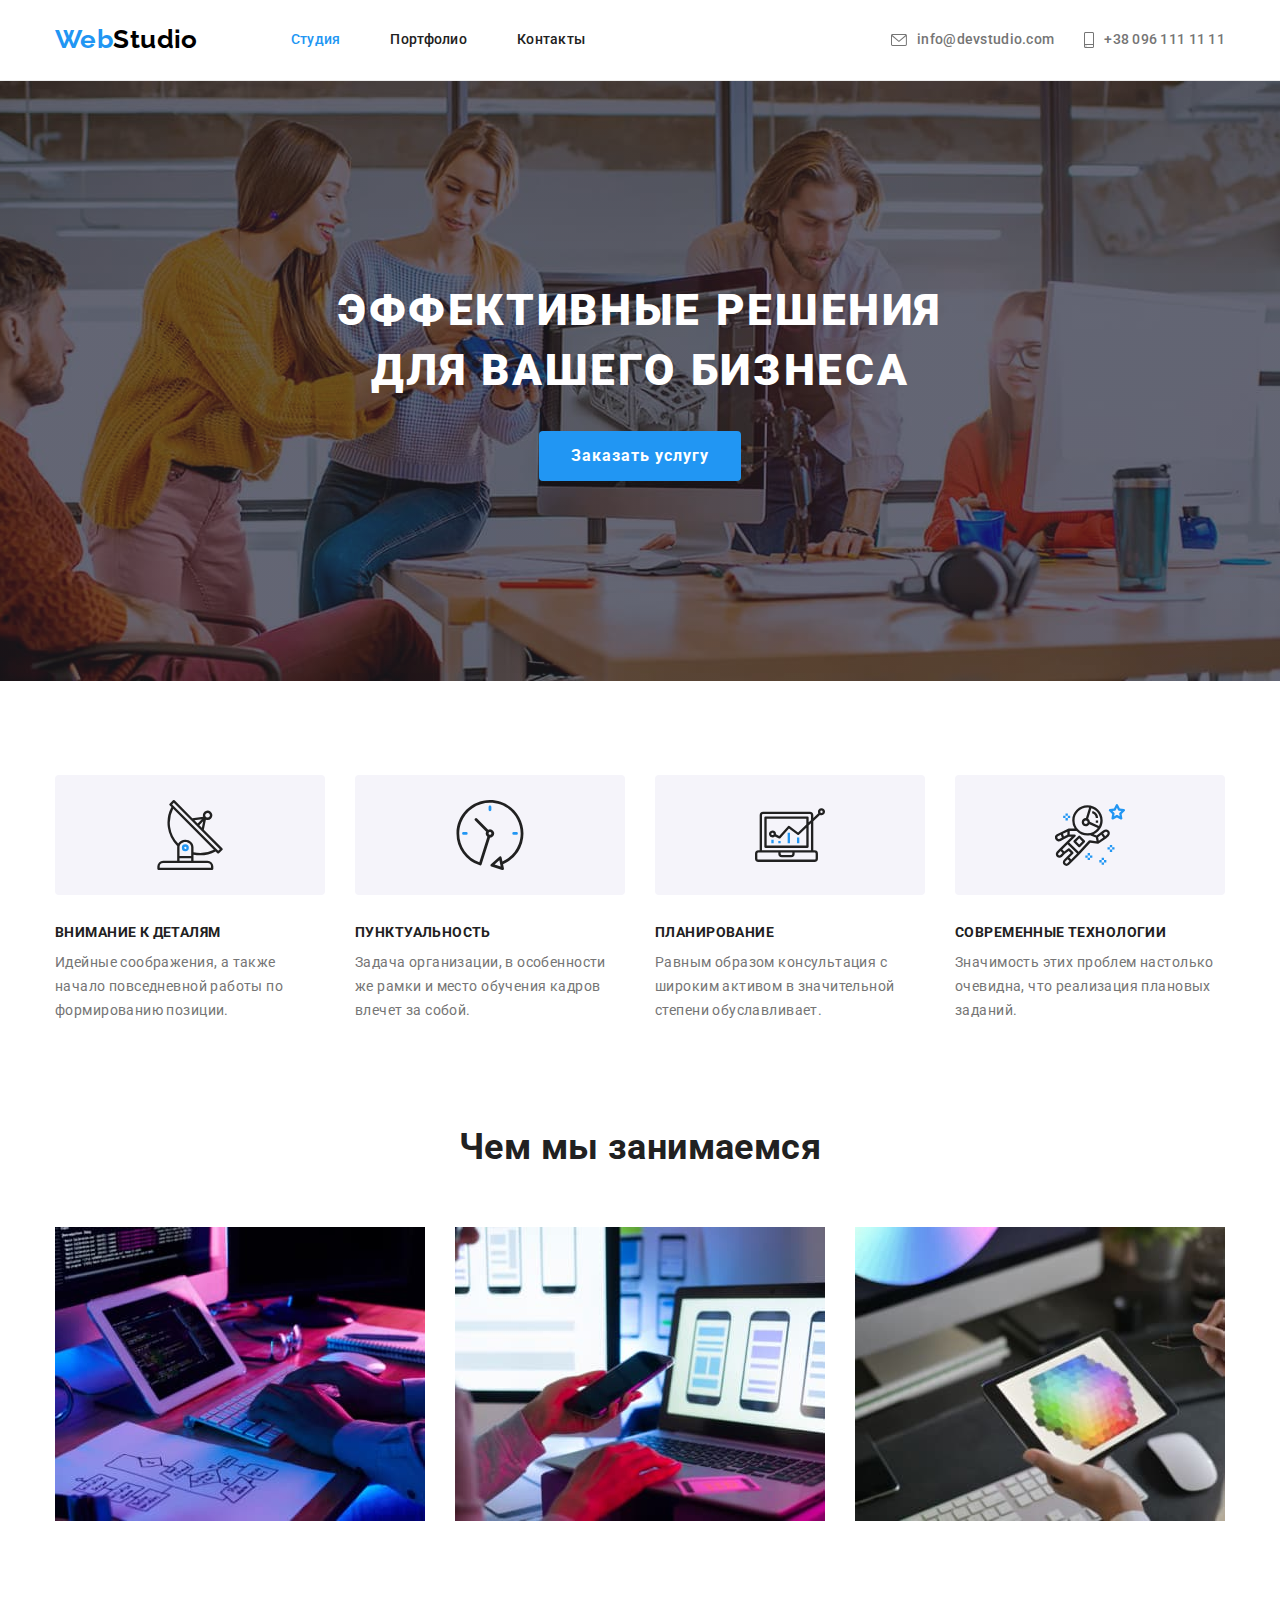
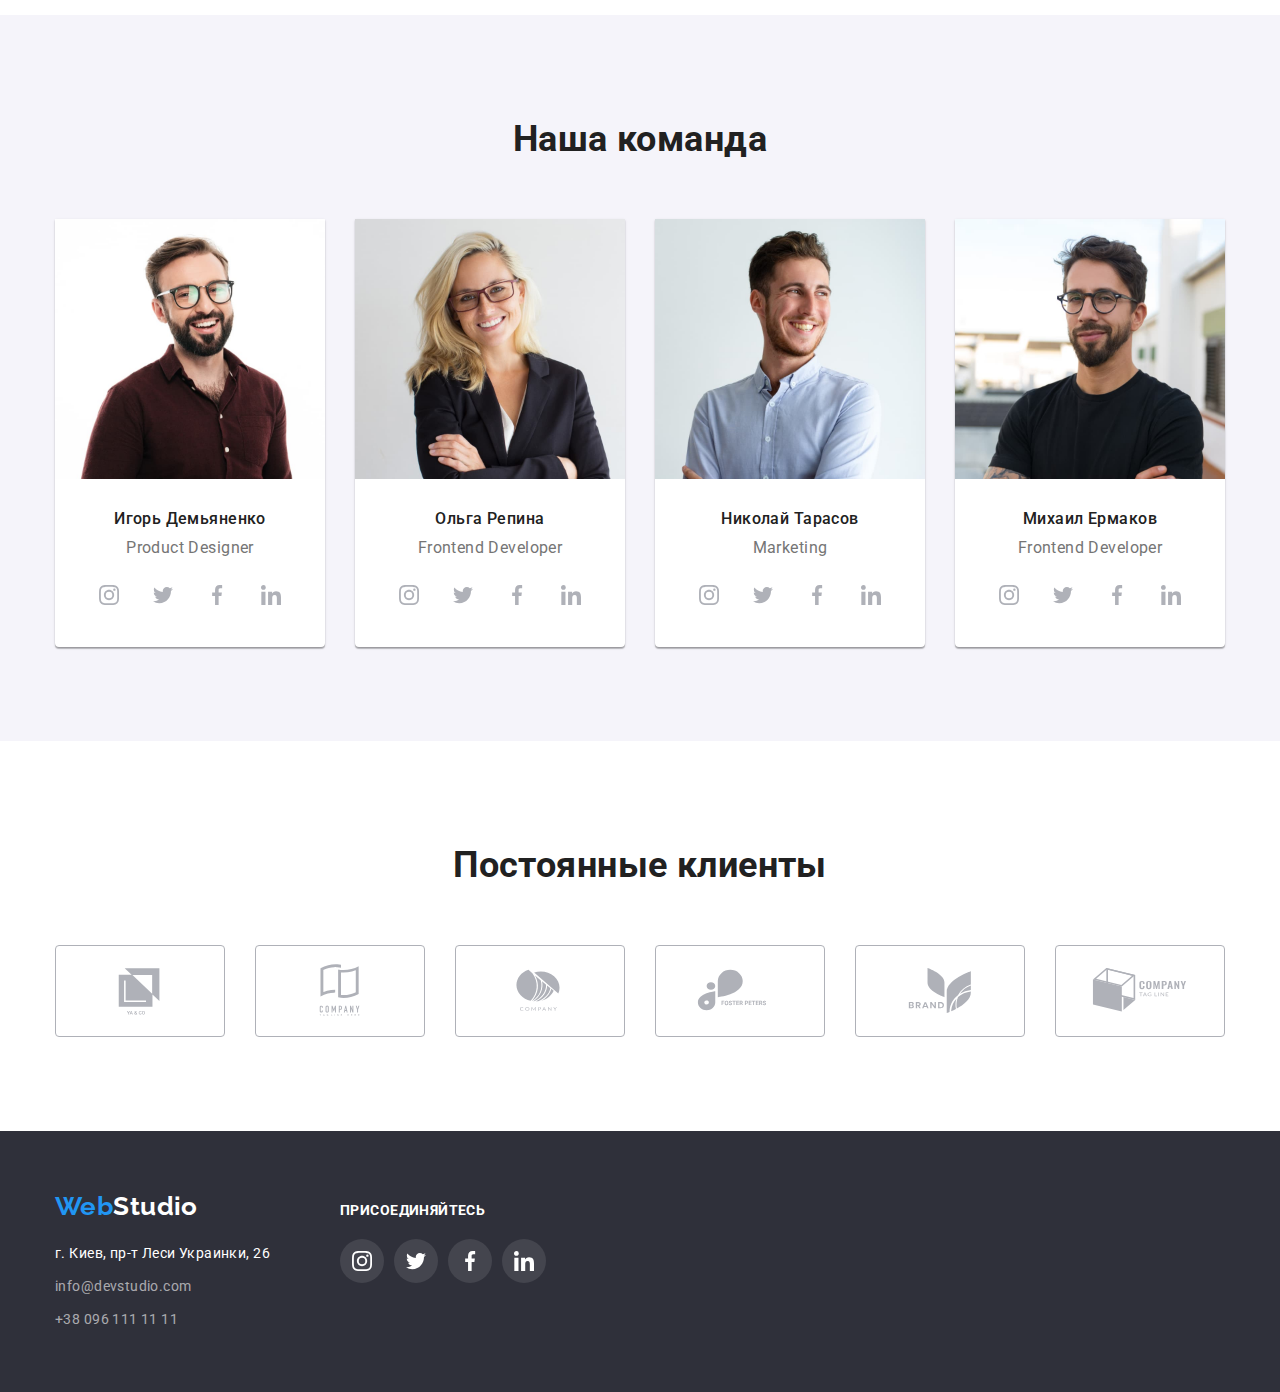
==== index.html @ 906db524 "Добавляет файлы с прошлой дз" ====
<!doctype html>
<html lang="ru">
<head>
    <meta charset="UTF-8">
    <meta http-equiv="X-UA-Compatible" content="IE=edge">
    <meta name="viewport" content="width=device-width, initial-scale=1.0">
    <title>Cтудия</title>
    <link rel="preconnect" href="https://fonts.googleapis.com">
    <link rel="preconnect" href="https://fonts.gstatic.com" crossorigin>
    <link href="https://fonts.googleapis.com/css2?family=Raleway:wght@700&family=Roboto:wght@400;500;700;900&display=swap"
    rel="stylesheet">
    <link rel="stylesheet" href="https://cdnjs.cloudflare.com/ajax/libs/modern-normalize/1.1.0/modern-normalize.min.css">
    <link rel="stylesheet" href="./styles/styles.css">
</head>
<body>
    <header class="page-header">
        <div class="container navigation">
            <nav class="main-nav">
                <a href="./index.html" lang="en" class="logo"><span class="logo-part">Web</span>Studio</a>
            </nav>
            <nav class="add-nav">    
                <ul class="site-nav list">
                    <li class="item"><a href="./index.html" class="link current">Студия</a></li>
                    <li class="item"><a href="./portfolio.html" class="link">Портфолио</a></li>
                    <li class="item"><a href="" class="link">Контакты</a></li>
                </ul>
            </nav>
            <ul class="auth-nav list">
                <li class="item">
                    <a href="mailto:info@devstudio.com" class="auth-link link">
                        <svg class="auth-icon" width="16" height="12">
                            <use href="./images/icons.svg#envelope"></use>
                        </svg>
                        info@devstudio.com
                    </a>
                </li>
                <li class="item">
                    <a href="tell:+380961111111" class=" auth-link link">
                        <svg class="auth-icon" width="10" height="16">
                            <use href="./images/icons.svg#smartphone"></use>
                        </svg>
                        +38 096 111 11 11
                    </a>
                </li>
            </ul>
        </div>        
    </header>
    <main>
        <section class="hero">
            <div class="hero-content">
                <h1 class="hero-title">ЭФФЕКТИВНЫЕ РЕШЕНИЯ ДЛЯ ВАШЕГО БИЗНЕСА</h1>
                <button type="button" class="btn btn-primary">Заказать услугу</button>
            </div>            
        </section>
        <section class="features section">
            <div class="container">
                <h2 class="visually-hidden">Наши особенности</h2>
                <ul class="feature-list list">
                    <li class="item">
                    <div class="feature-icon">
                        <svg class="icon" width="70" height="70">
                            <use href="./images/icons.svg#antenna"></use>
                        </svg>
                    </div>
                    <h3 class="title">ВНИМАНИЕ К ДЕТАЛЯМ</h3>
                    <p>
                        Идейные соображения, а также начало повседневной работы по формированию позиции.
                    </p>
                </li>
                <li class="item">
                    <div class="feature-icon">
                        <svg class="icon" width="70" height="70">
                            <use href="./images/icons.svg#clock"></use>
                        </svg>
                    </div>
                    <h3 class="title">ПУНКТУАЛЬНОСТЬ</h3>
                    <p>
                        Задача организации, в особенности же рамки и место обучения кадров влечет за собой.
                    </p>
                </li>
                <li class="item">
                    <div class="feature-icon">
                        <svg class="icon" width="70" height="70">
                            <use href="./images/icons.svg#diagram"></use>
                        </svg>
                    </div>
                    <h3 class="title">ПЛАНИРОВАНИЕ</h3>
                    <p>
                        Равным образом консультация с широким активом в значительной степени обуславливает.
                    </p>
                </li>
                <li class="item">
                    <div class="feature-icon">
                        <svg class="icon" width="70" height="70">
                            <use href="./images/icons.svg#astronaut"></use>
                        </svg>
                    </div>
                    <h3 class="title">СОВРЕМЕННЫЕ ТЕХНОЛОГИИ</h3>
                    <p>
                        Значимость этих проблем настолько очевидна, что реализация плановых заданий.
                    </p>
                </li>
                </ul>
            </div>            
        </section>
        <section class="section work">
            <div class="container">
                <h2 class="section-title">Чем мы занимаемся</h2>
                <ul class="work-type list">
                    <li class="img"><img src="./images/programming.jpg" alt="Программирование" width="370" height="294" class="photo"></li>
                    <li class="img"><img src="./images/web-design.jpg" alt="Веб дизайн" width="370" height="294" class="photo"></li>
                    <li class="img"><img src="./images/ui-design.jpg" alt="Разработка пользовательского интерфейса" width="370" height="294" class="photo"></li>
                </ul>
            </div>            
        </section>
        <section class="section team">
            <div class="container">
                <h2 class="section-title team">Наша команда</h2>
                <ul class="team-list list">
                    <li class="worker-info">
                        <img src="./images/ihor.jpg" alt="Игорь Демьяненко" width="270" height="260" class="photo" >
                        <div class="worker-info-description">
                            <h3 class="title">Игорь Демьяненко</h3>
                            <p lang="en" class="post">Product Designer</p>
                            <ul class="social-list list">
                                <li class="item">
                                    <a href="https://www.instagram.com" target="_blank" rel="noopener nofollow noreferrer" class="social-link link">
                                        <svg class="social-icon" width="20" height="20">
                                            <use href="./images/icons.svg#instagram"></use>
                                        </svg>
                                    </a>
                                </li>
                                <li class="item">
                                    <a href="https://twitter.com" target="_blank" rel="noopener nofollow noreferrer" class="social-link link">
                                        <svg class="social-icon" width="20" height="20">
                                            <use href="./images/icons.svg#twitter"></use>
                                        </svg>
                                    </a>
                                </li>
                                <li class="item">
                                    <a href="https://www.facebook.com" target="_blank" rel="noopener nofollow noreferrer" class="social-link link">
                                        <svg class="social-icon" width="20" height="20">
                                            <use href="./images/icons.svg#facebook"></use>
                                        </svg>
                                    </a>
                                </li>
                                <li class="item">
                                    <a href="https://www.linkedin.com" target="_blank" rel="noopener nofollow noreferrer" class="social-link link">
                                        <svg class="social-icon" width="20" height="20">
                                            <use href="./images/icons.svg#linkedin"></use>
                                        </svg>
                                    </a>
                                </li>
                            </ul>
                        </div>                        
                    </li>
                    <li class="worker-info">
                        <img src="./images/olga.jpg" alt="Ольга Репина" width="270" height="260" class="photo" >
                        <div class="worker-info-description">
                            <h3 class="title">Ольга Репина</h3>
                            <p lang="en" class="post">Frontend Developer</p>
                            <ul class="social-list list">
                                <li class="item">
                                    <a href="https://www.instagram.com" target="_blank" rel="noopener nofollow noreferrer" class="social-link link">
                                        <svg class="social-icon" width="20" height="20">
                                            <use href="./images/icons.svg#instagram"></use>
                                        </svg>
                                    </a>
                                </li>
                                <li class="item">
                                    <a href="https://twitter.com" target="_blank" rel="noopener nofollow noreferrer" class="social-link link">
                                        <svg class="social-icon" width="20" height="20">
                                            <use href="./images/icons.svg#twitter"></use>
                                        </svg>
                                    </a>
                                </li>
                                <li class="item">
                                    <a href="https://www.facebook.com" target="_blank" rel="noopener nofollow noreferrer" class="social-link link">
                                        <svg class="social-icon" width="20" height="20">
                                            <use href="./images/icons.svg#facebook"></use>
                                        </svg>
                                    </a>
                                </li>
                                <li class="item">
                                    <a href="https://www.linkedin.com" target="_blank" rel="noopener nofollow noreferrer" class="social-link link">
                                        <svg class="social-icon" width="20" height="20">
                                            <use href="./images/icons.svg#linkedin"></use>
                                        </svg>
                                    </a>
                                </li>
                            </ul>
                        </div>                        
                    </li>
                    <li class="worker-info">
                        <img src="./images/nikolay.jpg" alt="Николай Тарасов" width="270" height="260" class="photo">
                        <div class="worker-info-description">
                            <h3 class="title">Николай Тарасов</h3>
                            <p lang="en" class="post">Marketing</p>
                            <ul class="social-list list">
                                <li class="item">
                                    <a href="https://www.instagram.com" target="_blank" rel="noopener nofollow noreferrer" class="social-link link">
                                        <svg class="social-icon" width="20" height="20">
                                            <use href="./images/icons.svg#instagram"></use>
                                        </svg>
                                    </a>
                                </li>
                                <li class="item">
                                    <a href="https://twitter.com" target="_blank" rel="noopener nofollow noreferrer" class="social-link link">
                                        <svg class="social-icon" width="20" height="20">
                                            <use href="./images/icons.svg#twitter"></use>
                                        </svg>
                                    </a>
                                </li>
                                <li class="item">
                                    <a href="https://www.facebook.com" target="_blank" rel="noopener nofollow noreferrer" class="social-link link">
                                        <svg class="social-icon" width="20" height="20">
                                            <use href="./images/icons.svg#facebook"></use>
                                        </svg>
                                    </a>
                                </li>
                                <li class="item">
                                    <a href="https://www.linkedin.com" target="_blank" rel="noopener nofollow noreferrer" class="social-link link">
                                        <svg class="social-icon" width="20" height="20">
                                            <use href="./images/icons.svg#linkedin"></use>
                                        </svg>
                                    </a>
                                </li>
                            </ul>
                        </div>                        
                    </li>
                    <li class="worker-info">
                        <img src="./images/michael.jpg" alt="Михаил Ермаков" width="270" height="260" class="photo">
                        <div class="worker-info-description">
                            <h3 class="title">Михаил Ермаков</h3>
                            <p lang="en" class="post">Frontend Developer</p>
                            <ul class="social-list list">
                                <li class="item">
                                    <a href="https://www.instagram.com" target="_blank" rel="noopener nofollow noreferrer" class="social-link link">
                                        <svg class="social-icon" width="20" height="20">
                                            <use href="./images/icons.svg#instagram"></use>
                                        </svg>
                                    </a>
                                </li>
                                <li class="item">
                                    <a href="https://twitter.com" target="_blank" rel="noopener nofollow noreferrer" class="social-link link">
                                        <svg class="social-icon" width="20" height="20">
                                            <use href="./images/icons.svg#twitter"></use>
                                        </svg>
                                    </a>
                                </li>
                                <li class="item">
                                    <a href="https://www.facebook.com" target="_blank" rel="noopener nofollow noreferrer" class="social-link link">
                                        <svg class="social-icon" width="20" height="20">
                                            <use href="./images/icons.svg#facebook"></use>
                                        </svg>
                                    </a>
                                </li>
                                <li class="item">
                                    <a href="https://www.linkedin.com" target="_blank" rel="noopener nofollow noreferrer" class="social-link link">
                                        <svg class="social-icon" width="20" height="20">
                                            <use href="./images/icons.svg#linkedin"></use>
                                        </svg>
                                    </a>
                                </li>
                            </ul>
                        </div>                        
                    </li>
                </ul>
            </div>            
        </section>
        <section class="section clients">
            <div class="container">
                <h2 class="section-title clients">Постоянные клиенты</h2>
                <ul class="clients-list list">
                    <li class="item">
                        <a href="" class="client-link link">
                            <svg class="client-icon" width="106" height="60">
                                <use href="./images/icons.svg#logo-5"></use>
                            </svg>
                        </a>
                    </li>
                    <li class="item">
                        <a href="" class="client-link link">
                            <svg class="client-icon" width="106" height="60">
                                <use href="./images/icons.svg#logo-4"></use>
                            </svg>
                        </a>
                    </li>
                    <li class="item">
                        <a href="" class="client-link link">
                            <svg class="client-icon" width="106" height="60">
                                <use href="./images/icons.svg#logo-3"></use>
                            </svg>
                        </a>
                    </li>
                    <li class="item">
                        <a href="" class="client-link link">
                            <svg class="client-icon" width="106" height="60">
                                <use href="./images/icons.svg#logo-2"></use>
                            </svg>
                        </a>
                    </li>
                    <li class="item">
                        <a href="" class="client-link link">
                            <svg class="client-icon" width="106" height="60">
                                <use href="./images/icons.svg#logo-1"></use>
                            </svg>
                        </a>
                    </li>
                    <li class="item">
                        <a href="" class="client-link link">
                            <svg class="client-icon" width="106" height="60">
                                <use href="./images/icons.svg#logo"></use>
                            </svg>
                        </a>
                    </li>
                </ul>
            </div>
        </section>
    </main>
    <footer class="footer">
        <div class="container footer-container">
            <div class="footer-address">
                <a href="./index.html" lang="en" class="logo"><span class="logo-part">Web</span>Studio</a>
                <address class="address">
                    <ul class="address-list list">
                        <li class="list-item"><a href="https://goo.gl/maps/piqngm7oDQpEDh6u6" target="_blank"
                                rel="noopener nofollow noreferrer" class="street">г. Киев, пр-т Леси Украинки, 26</a></li>
                        <li class="list-item"><a href="mailto:info@devstudio.com" class="link">info@devstudio.com</a></li>
                        <li class="list-item"><a href="tell:+380961111111" class="link">+38 096 111 11 11</a></li>
                    </ul>
                </address>
            </div>
            <div class="footer-media">
                <h3 class="footer-title">ПРИСОЕДИНЯЙТЕСЬ</h3>
                <ul class="media-list list">
                    <li class="item">
                        <a href="https://www.instagram.com" target="_blank" rel="noopener nofollow noreferrer" class="media-link link">
                            <svg class="media-icon" width="20" height="20">
                                <use href="./images/icons.svg#instagram"></use>
                            </svg>
                        </a>
                    </li>
                    <li class="item">
                        <a href="https://twitter.com" target="_blank" rel="noopener nofollow noreferrer" class="media-link link">
                            <svg class="media-icon" width="20" height="20">
                                <use href="./images/icons.svg#twitter"></use>
                            </svg>
                        </a>
                    </li>
                    <li class="item">
                        <a href="https://www.facebook.com" target="_blank" rel="noopener nofollow noreferrer" class="media-link link">
                            <svg class="media-icon" width="20" height="20">
                                <use href="./images/icons.svg#facebook"></use>
                            </svg>
                        </a>
                    </li>
                    <li class="item">
                        <a href="https://www.linkedin.com" target="_blank" rel="noopener nofollow noreferrer" class="media-link link">
                            <svg class="media-icon" width="20" height="20">
                                <use href="./images/icons.svg#linkedin"></use>
                            </svg>
                        </a>
                    </li>
                </ul>
            </div>            
        </div>        
    </footer>    
</body>
</html>
---- styles/styles.css ----
:root {
    --primary-text-color: #757575;
    --title-text-color: #212121;
    --accent-text-color: #2196F3;
    --hero-text-color: #FFFFFF;
    --logo-text-color: #000000;
    --primary-background-color: #FFFFFF;
    --additional-background-color: #2F303A;
    --extra-backround-color: #F5F4FA;
    --footer-contacts-color: rgba(255, 255, 255, 0.6);
    --icons-color: #afb1b8;
    --ftr-bgc-color: rgba(255, 255, 255, 0.1);
}

body {
    background-color: var(--primary-background-color);
    color: var(--primary-text-color);

    font-family: 'Roboto', sans-serif;
    font-size: 14px;
    line-height: 1.71;
    letter-spacing: 0.03em;
}

.section {
    padding: 94px 0;
}

.list {
    list-style: none;
    padding: 0;
    margin: 0;
}

.container {
    width: 1200px;
    padding-left: 15px;
    padding-right: 15px;
    margin-left: auto;
    margin-right: auto;
}
/*============= LOGOTYPE =============*/

.logo {
    display: inline-block;

    color: var(--logo-text-color);

    font-family: 'Raleway', cursive;
    font-weight: 700;
    font-size: 26px;
    line-height: 1.19;
    text-decoration: none;    
}

.logo .logo-part {
    color: var(--accent-text-color);
}

/*============= LOGOTYPE =============*/

/*============= HEADER =============*/

.page-header {
    border-bottom: 1px solid #ECECEC;
}

.navigation {
    display: flex;
    align-items: center;
}

.add-nav {
    margin-left: 93px;
}

.site-nav {
    display: flex;
}

.site-nav .item:not( :last-child) {
    margin-right: 50px;
}

.site-nav .link {
    display: block;

    padding-top: 32px;
    padding-bottom: 32px;

    color: var(--title-text-color);

    font-weight: 500;
    font-size: 14px;
    line-height: 1.14;
    letter-spacing: 0.02em;
    text-decoration: none;    
}

.site-nav .link:hover,
.site-nav .link:focus,
.site-nav .link.current {
    color: var(--accent-text-color);
}

.auth-nav {
    display: flex;
    align-items: center;

    margin-left: auto;
}

.auth-nav .item + .item {
    margin-left: 30px;
}

.auth-link {
    display: flex;
    align-items: center;
}

.auth-icon {
    margin-right: 10px;

    fill: var(--primary-text-color);
}

.auth-nav .link {
    color: var(--primary-text-color);

    font-weight: 500;
    font-size: 14px;
    line-height: 1.14;
    letter-spacing: 0.02em;
    text-decoration: none;
}

.auth-link:hover,
.auth-link:focus {
    color: var(--accent-text-color);    
}

.auth-link:hover>.auth-icon,
.auth-link:focus>.auth-icon {
    fill: var(--accent-text-color);
}

/*============= HEADER =============*/

/*============= HERO =============*/

.hero {
    max-width: 1600px;
    height: 600px;

    margin-left: auto;
    margin-right: auto;

    background-color: #C4C4C4;
    background-image: linear-gradient(rgba(47, 48, 58, 0.4),
     rgba(47, 48, 58, 0.4)), url("../images/img.jpg");
    background-repeat: no-repeat;
    background-position: center;
    background-size: cover;

    text-align: center;
}

.hero-content {
    padding-top: 200px;
    padding-bottom: 200px;
}

.hero .hero-title {
    width: 696px;

    margin-top: 0;
    margin-right: auto;
    margin-left: auto;
    margin-bottom: 30px;

    color: var(--hero-text-color);

    font-weight: 900;
    font-size: 44px;
    line-height: 1.36;
    letter-spacing: 0.06em;
    
}

/*============= HERO =============*/

/*============= BUTTONS =============*/

.btn {
    display: inline-block;

    font-family: inherit;
    cursor: pointer;
    border-radius: 4px;
    text-align: center;
    border: 0;
}

.btn.btn-primary {
    padding: 10px 32px;
    min-width: 200px;

    color: var(--hero-text-color) ;
    background-color: var(--accent-text-color);

    font-weight: 700;
    font-size: 16px;
    line-height: 1.88;
    letter-spacing: 0.06em;    
}

/*============= BUTTONS =============*/

/*============= FEATURES =============*/

.features {
    padding-bottom: 47px;
}

.visually-hidden {
    position: absolute;

    width: 1px;
    height: 1px;

    margin: -1px;
    border: 0;
    padding: 0;

    white-space: nowrap;
    clip-path: inset(100%);
    clip: rect(0 0 0 0);
    overflow: hidden;
}

.feature-list {
    display: flex;

    gap: 30px;
}

.feature-list .item {
    width: 270px;
}

.feature-icon {
    display: flex;
    justify-content: center;
    align-items: center;

    height: 120px;
    margin-top: 0;
    margin-bottom: 30px;
    padding: 0;

    border-radius: 4px;

    background-color: var(--extra-backround-color);
}


.feature-list .title {
    margin-top: 0;
    margin-bottom: 10px;

    color: var(--title-text-color);

    font-weight: 700;
    font-size: 14px;
    line-height: 1.14;
    
}

.feature-list p {
    margin-top: 0;
    margin-bottom: 0;
}

/*============= FEATURES =============*/

/*============= OUR ACTIVITIES =============*/

.work {
    padding-top: 47px;
}

.section-title {
    margin-top: 0;
    margin-bottom: 50px;

    color: var(--title-text-color);

    font-weight: 700;
    font-size: 36px;
    line-height: 1.67;
    text-align: center;
    
}

.work-type {
    display: flex;
    gap: 30px;
}

.work-type .img {
    display: block;
    }

.img .photo {
    display: block;
}

/*============= OUR ACTIVITIES =============*/

/*============= OUR TEAM =============*/

.team {
    background-color: var(--extra-backround-color);
}

.team-list {
    display: flex;

    gap: 30px;
}

.team-list .worker-info {
    width: 270px;

    background-color: var(--primary-background-color);
    box-shadow: 0px 1px 3px rgba(0, 0, 0, 0.12),
    0px 1px 1px rgba(0, 0, 0, 0.14), 0px 2px 1px rgba(0, 0, 0, 0.2);
    border-radius: 0px 0px 4px 4px;
}


.worker-info .photo {
    display: block;
}

.worker-info-description {
    padding-top: 30px;
    padding-bottom: 30px;
    padding-left: 10px;
    padding-right: 10px;
}

.worker-info .title {
    margin-top: 0;
    margin-bottom: 10px;

    color: var(--title-text-color);

    font-weight: 500;
    font-size: 16px;
    line-height: 1.19;

    text-align: center;    
}

.worker-info .post {
    margin-top: 0;
    margin-bottom: 16px;

    font-size: 16px;
    line-height: 1.19;

    text-align: center;    
}
.social-list {
    display: flex;
    justify-content: center;

    gap: 10px;
}

.social-list .item {
    width: 44px;
    height: 44px;
}

.social-link {
    display: flex;
    justify-content: center;
    align-items: center;

    width: 44px;
    height: 44px;

    border-radius: 50%;
}

.social-icon {
    fill: var(--icons-color);
}

.social-link:hover,
.social-link:focus {
    background-color: var(--accent-text-color);    
}

.social-link:hover>.social-icon,
.social-link:focus>.social-icon {
    fill: var(--primary-background-color);
}

/*============= OUR TEAM =============*/

/*============= OUR CLIENTS =============*/

.clients-list {
    display: flex;

    gap: 30px;
}

.clients-list .item {
    width: 170px;
}

.clients-list .item {
    height: 92px;
}

.client-link {
    display: flex;
    justify-content: center;
    align-items: center;

    width: 170px;
    height: 92px;

    border: 1px solid;
    border-radius: 4px;

    border-color: #AFB1B8;
}

.client-icon {
    fill: var(--icons-color);
}

.client-link:hover,
.client-link:focus {
    border-color: var(--accent-text-color);    
}

.client-link:hover>.client-icon,
.client-link:focus>.client-icon {
    fill: var(--accent-text-color);
}

/*============= OUR CLIENTS =============*/

/*============= FOOTER =============*/

.footer {
    padding: 60px 0;

    background-color: var(--additional-background-color);
}

.footer .logo {
    margin-bottom: 20px;

    color: var(--hero-text-color);    
}

.address {
    font-style: normal;
}

.address .address-list {
    display: inline-block;

    font-size: 14px;
    line-height: 1.71;    
}

.address-list .street {
    display: inline-block;

    color: var(--hero-text-color);

    text-decoration: none;    
}

.address-list .link {
    display: inline-block;

    color: var(--footer-contacts-color);

    text-decoration: none;    
}

.address-list .list-item:not( :last-child) {
    margin-bottom: 9px;
}

.address-list .link:hover,
.address-list .link:focus {
    color: var(--accent-text-color);
}

.footer-container {
    display: flex;
}

.footer-media {
    margin-top: 12px;
    margin-left: 70px;
}

.footer-title {
    margin-top: 0;
    margin-bottom: 20px;

    color: var(--primary-background-color);

    font-weight: 700;
    font-size: 14px;
    line-height: 1.14;
}

.media-list {
    display: flex;
    gap: 10px;
}

.media-list .item {
    width: 44px;
    height: 44px;
}

.media-link {
    display: flex;
    justify-content: center;
    align-items: center;

    width: 44px;
    height: 44px;

    border-radius: 50%;
    background-color: var(--ftr-bgc-color);
}

.media-icon {
    fill: var(--primary-background-color);
}

.media-link:hover,
.media-link:focus {
    background-color: var(--accent-text-color);
}

/*============= FOOTER =============*/

/*!!!!============= PORTFOLIO PAGE =============!!!!*/

/*============= BUTTONS =============*/

.btn.btn-secondary.btn-page {
    color: var(--hero-text-color);
    background-color: var(--accent-text-color);
}
 
.btn.btn-secondary {
    padding: 6px 22px;
    min-width: 73px;

    color: var(--title-text-color);
    background-color: var(--extra-backround-color);

    font-weight: 500;
    font-size: 16px;
    line-height: 1.63;    
}

.btn.btn-primary:hover,
.btn.btn-primary:focus,
.btn.btn-secondary:hover,
.btn.btn-secondary:focus {
    color: var(--hero-text-color);
    background-color: var(--accent-text-color);
}

.btn.btn-secondary:hover,
.btn.btn-secondary:focus {
    box-shadow: 0px 3px 1px rgba(0, 0, 0, 0.1),
     0px 1px 2px rgba(0, 0, 0, 0.08), 0px 2px 2px rgba(0, 0, 0, 0.12);
}

.btn-list {
    display: flex;
    justify-content: center;

    margin-bottom: 50px;
    gap: 8px;
}

/*============= BUTTONS =============*/

/*============= PROJECTS LIST =============*/

.project-list {
    display: flex;
    flex-wrap: wrap;
    
    gap: 30px;
}

.project-info {
    width: calc((100% - 60px) / 3);

    
}

.project-info:hover {
    box-shadow: 0px 1px 1px rgba(0, 0, 0, 0.12),
    0px 4px 4px rgba(0, 0, 0, 0.06),1px 4px 6px rgba(0, 0, 0, 0.16);
}


.project-info .link {
    text-decoration: none;
}

.project-info .photo {
    display: block;
}

.project-info-description {
    padding-top: 20px;
    padding-bottom: 20px;
    padding-right: 2px;
    padding-left: 2px;
    border: 1px solid #EEEEEE;
    border-top: 0;
}

.project-info .title {
    margin-top: 0;
    padding-left: 24px;
    padding-right: 24px;
    margin-bottom: 4px;

    color: var(--title-text-color);

    font-weight: 700;
    font-size: 18px;
    line-height: 2;
    letter-spacing: 0.06em;
}

.project-list .type {
    margin-top: 0;
    margin-bottom: 0;
    padding-right: 24px;
    padding-left: 24px;

    color: var(--primary-text-color);

    font-size: 16px;
    line-height: 1.88;
}

/*============= PROJECTS LIST =============*/
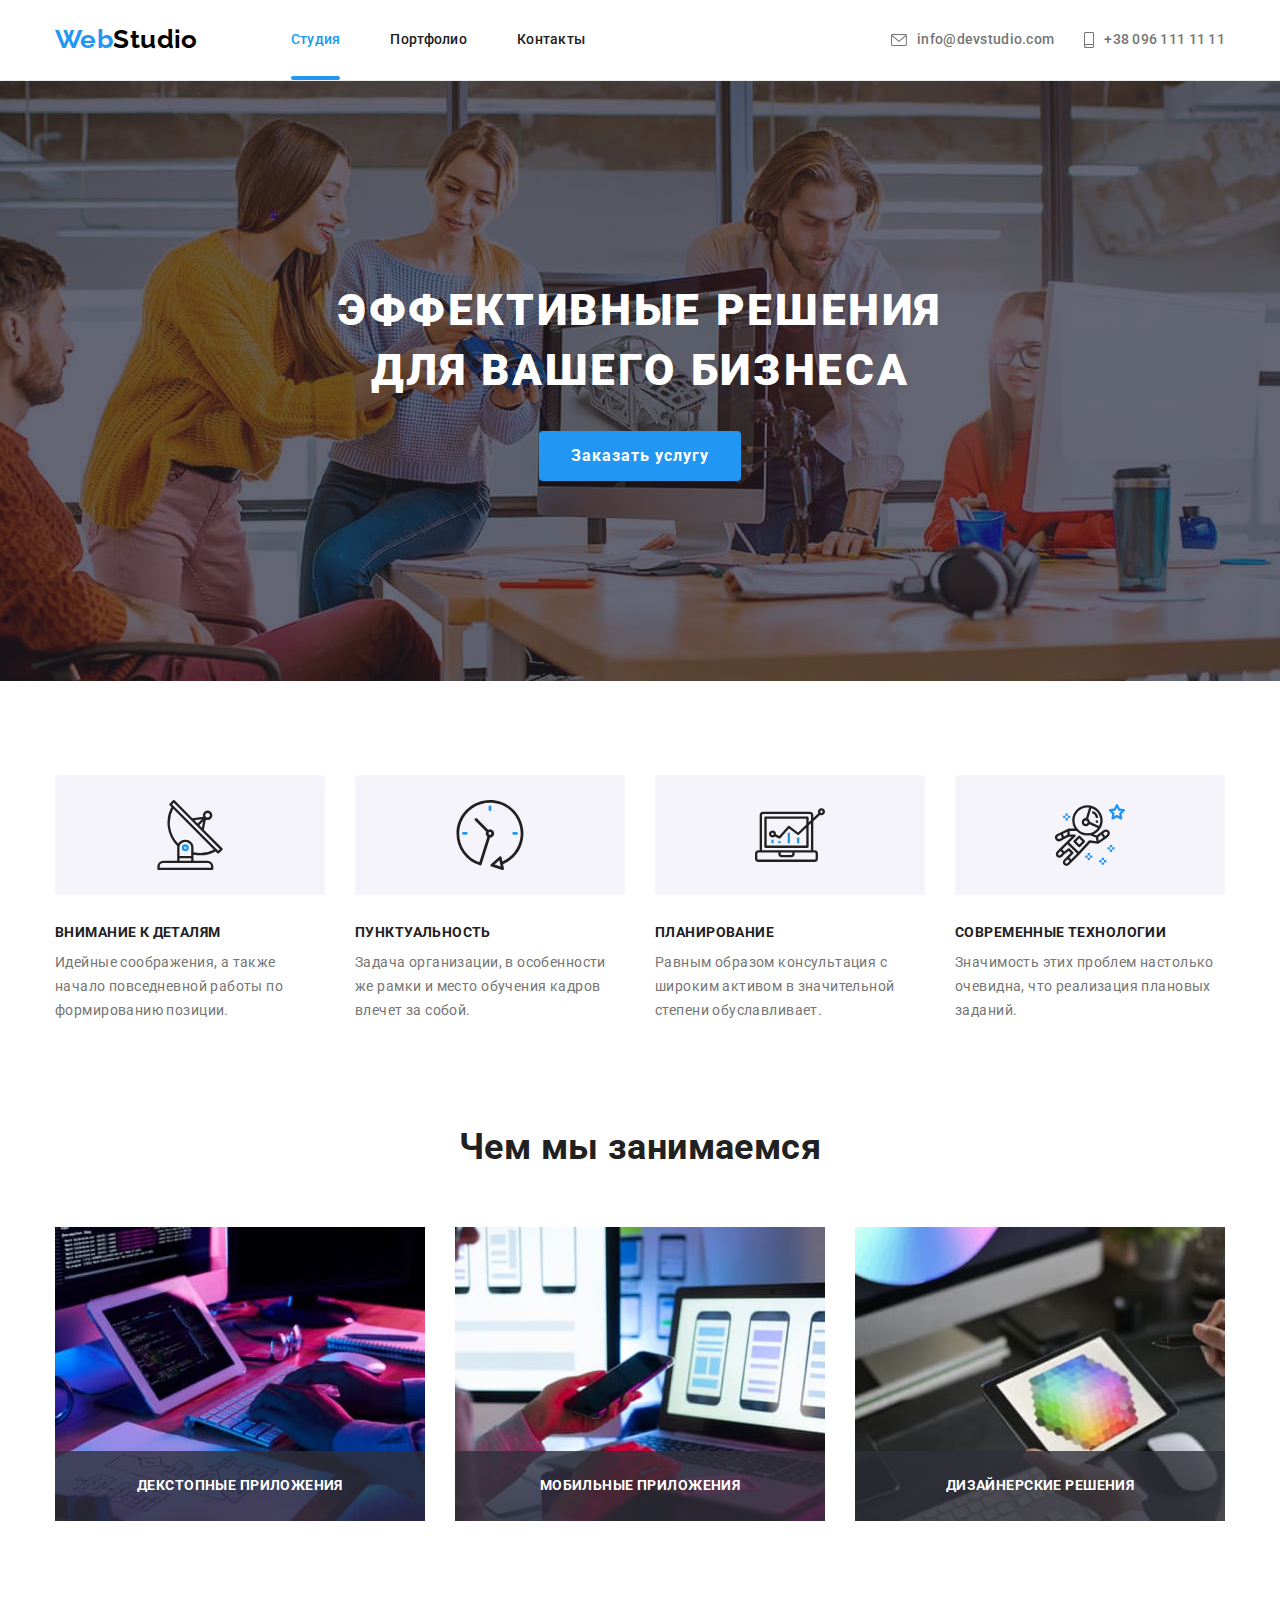
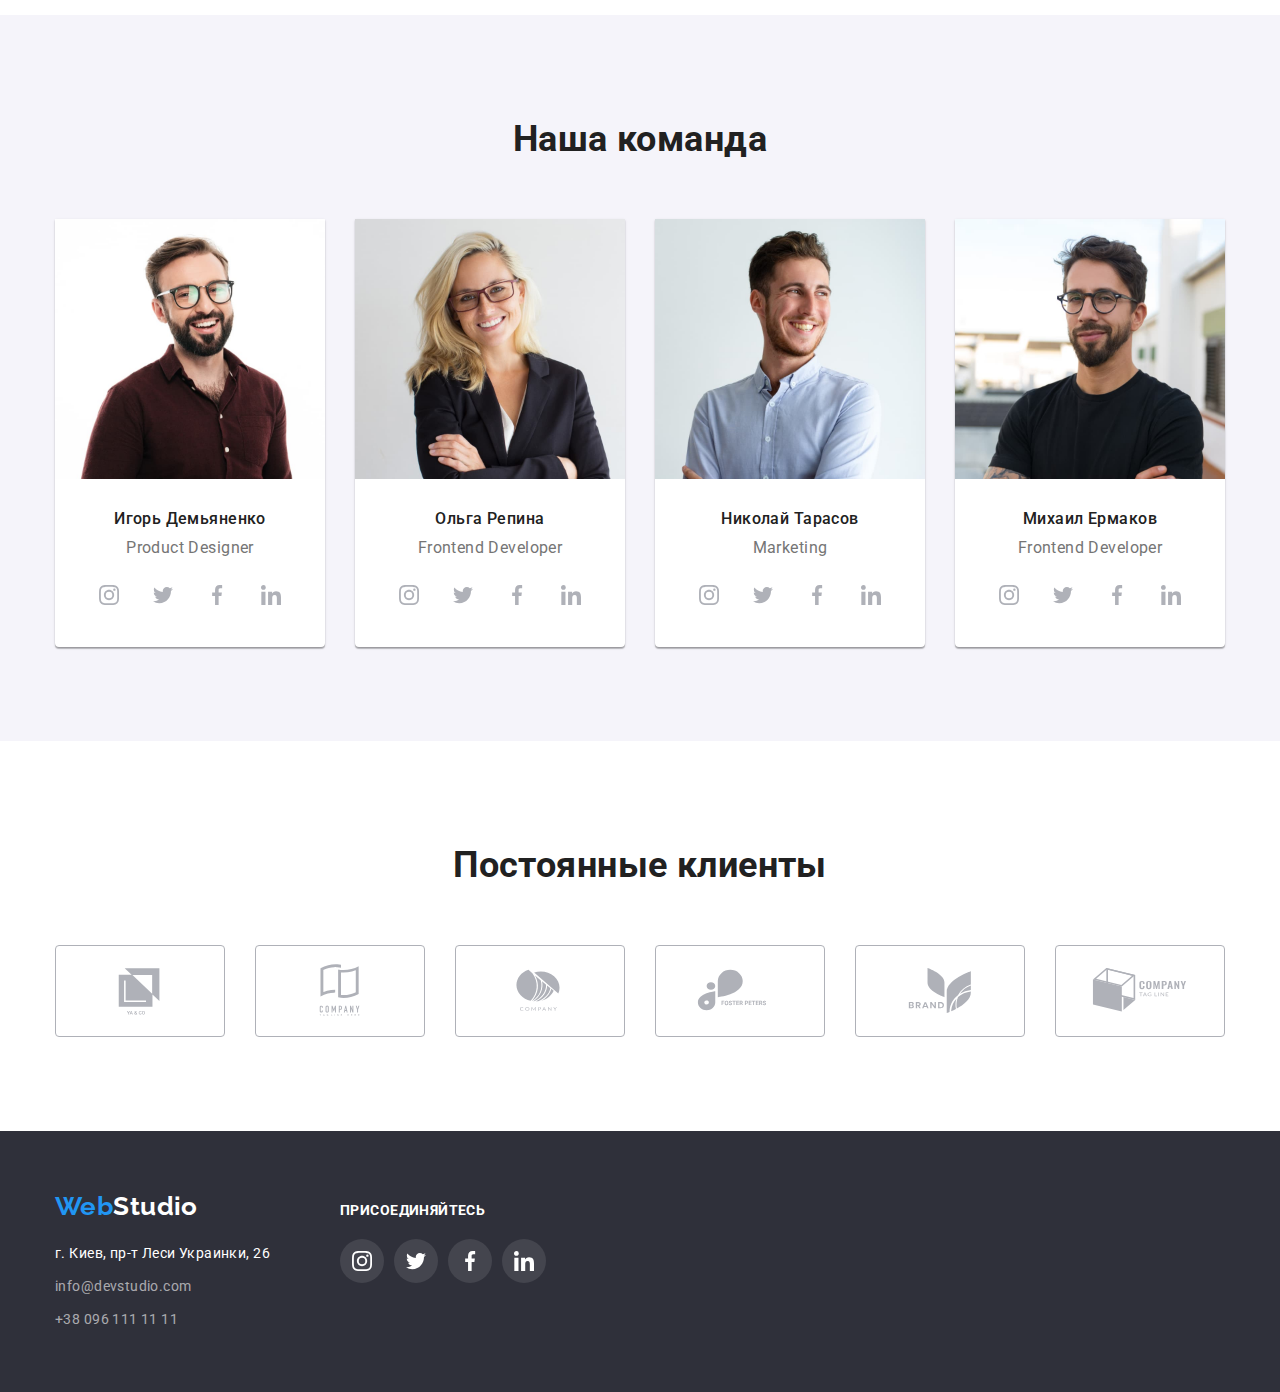
==== commit f8069d80: "Добавляет все оформление" ====
--- a/index.html
+++ b/index.html
@@ -107,9 +107,36 @@
             <div class="container">
                 <h2 class="section-title">Чем мы занимаемся</h2>
                 <ul class="work-type list">
-                    <li class="img"><img src="./images/programming.jpg" alt="Программирование" width="370" height="294" class="photo"></li>
-                    <li class="img"><img src="./images/web-design.jpg" alt="Веб дизайн" width="370" height="294" class="photo"></li>
-                    <li class="img"><img src="./images/ui-design.jpg" alt="Разработка пользовательского интерфейса" width="370" height="294" class="photo"></li>
+                    <li class="work-type-description">
+                        <div class="work-type-thumb">
+                            <img src="./images/programming.jpg" alt="Программирование" width="370" height="294" class="photo">
+                            <div class="work-type-content">
+                                <h3 class="work-type-title">
+                                    ДЕКСТОПНЫЕ ПРИЛОЖЕНИЯ
+                                </h3>
+                            </div>
+                        </div>                        
+                    </li>
+                    <li class="work-type-description">
+                        <div class="work-type-thumb">
+                            <img src="./images/web-design.jpg" alt="Программирование" width="370" height="294" class="photo">
+                            <div class="work-type-content">
+                                <h3 class="work-type-title">
+                                    МОБИЛЬНЫЕ ПРИЛОЖЕНИЯ
+                                </h3>
+                            </div>
+                        </div>
+                    </li>
+                    <li class="work-type-description">
+                        <div class="work-type-thumb">
+                            <img src="./images/ui-design.jpg" alt="Программирование" width="370" height="294" class="photo">
+                            <div class="work-type-content">
+                                <h3 class="work-type-title">
+                                    ДИЗАЙНЕРСКИЕ РЕШЕНИЯ
+                                </h3>
+                            </div>
+                        </div>
+                    </li>
                 </ul>
             </div>            
         </section>
--- a/styles/styles.css
+++ b/styles/styles.css
@@ -10,6 +10,9 @@
     --footer-contacts-color: rgba(255, 255, 255, 0.6);
     --icons-color: #afb1b8;
     --ftr-bgc-color: rgba(255, 255, 255, 0.1);
+    --description-bgc-color: rgba(47, 48, 58, 0.8);
+    --backdrop-bg-color: rgba(0, 0, 0, 0.2);
+    --project-bg-color: rgba(33, 150, 243, 0.9);
 }
 
 body {
@@ -89,6 +92,7 @@
     padding-bottom: 32px;
 
     color: var(--title-text-color);
+    transition: color 250ms cubic-bezier(0.4, 0, 0.2, 1);
 
     font-weight: 500;
     font-size: 14px;
@@ -98,9 +102,30 @@
 }
 
 .site-nav .link:hover,
-.site-nav .link:focus,
-.site-nav .link.current {
+.site-nav .link:focus {
     color: var(--accent-text-color);
+}
+
+.current.link {
+    position: relative;
+
+    color: var(--accent-text-color);
+}
+
+.current.link::after {
+    content: "";
+
+    position: absolute;
+    left: 0;
+    bottom: 0;
+
+    display: block;
+    width: 100%;
+    height: 4px;
+
+    border-radius: 2px;
+    background-color: var(--accent-text-color);
+
 }
 
 .auth-nav {
@@ -123,10 +148,12 @@
     margin-right: 10px;
 
     fill: var(--primary-text-color);
+    transition: fill 250ms cubic-bezier(0.4, 0, 0.2, 1);
 }
 
 .auth-nav .link {
     color: var(--primary-text-color);
+    transition: color 250ms cubic-bezier(0.4, 0, 0.2, 1);
 
     font-weight: 500;
     font-size: 14px;
@@ -308,12 +335,40 @@
     gap: 30px;
 }
 
-.work-type .img {
+.work-type-description {
     display: block;
-    }
-
-.img .photo {
+}
+
+.work-type-description .photo {
     display: block;
+}
+
+.work-type-thumb {
+    position: relative;
+    height: 294px;
+}
+
+.work-type-content {
+    position: absolute;
+    left: 0;
+    bottom: 0;
+    width: 370px;
+    background-color: var(--description-bgc-color);
+}
+
+.work-type-title {
+    padding-top: 27px;
+    padding-bottom: 27px;
+    margin: 0;
+    text-align: center;
+
+    color: var(--primary-background-color);
+
+
+    font-weight: 700;
+    font-size: 14px;
+    line-height: 1.14;
+
 }
 
 /*============= OUR ACTIVITIES =============*/
@@ -394,10 +449,16 @@
     height: 44px;
 
     border-radius: 50%;
+
+    background-color: var(--primary-background-color);
+    transition: background-color 250ms cubic-bezier(0.4, 0, 0.2, 1);
 }
 
 .social-icon {
     fill: var(--icons-color);
+
+    transition: fill 250ms cubic-bezier(0.4, 0, 0.2, 1),
+    background-color 250ms cubic-bezier(0.4, 0, 0.2, 1);
 }
 
 .social-link:hover,
@@ -440,10 +501,14 @@
     border-radius: 4px;
 
     border-color: #AFB1B8;
+
+    transition: border-color 250ms cubic-bezier(0.4, 0, 0.2, 1);
 }
 
 .client-icon {
     fill: var(--icons-color);
+
+    transition: fill 250ms cubic-bezier(0.4, 0, 0.2, 1);
 }
 
 .client-link:hover,
@@ -496,6 +561,8 @@
 
     color: var(--footer-contacts-color);
 
+    transition: color 250ms cubic-bezier(0.4, 0, 0.2, 1);
+
     text-decoration: none;    
 }
 
@@ -548,6 +615,8 @@
 
     border-radius: 50%;
     background-color: var(--ftr-bgc-color);
+
+    transition: background-color 250ms cubic-bezier(0.4, 0, 0.2, 1);
 }
 
 .media-icon {
@@ -579,7 +648,11 @@
 
     font-weight: 500;
     font-size: 16px;
-    line-height: 1.63;    
+    line-height: 1.63;
+
+    transition: color 250ms cubic-bezier(0.4, 0, 0.2, 1),
+    background-color 250ms cubic-bezier(0.4, 0, 0.2, 1),
+    box-shadow 250ms cubic-bezier(0.4, 0, 0.2, 1);
 }
 
 .btn.btn-primary:hover,
@@ -618,21 +691,59 @@
 .project-info {
     width: calc((100% - 60px) / 3);
 
-    
+    transition: box-shadow 250ms cubic-bezier(0.4, 0, 0.2, 1);
+}
+
+.project-info .link {
+    text-decoration: none;
+}
+
+.project-info .photo {
+    display: block;
+}
+
+.project-thumb {
+    position: relative;
+    overflow: hidden;
+
+    height: 294px;
+}
+
+.project-thumb-description {
+    position: absolute;
+    top: 0;
+    left: 0;
+    width: 100%;
+    height: 100%;
+
+    padding: 63px 24px;
+    margin: 0;
+
+
+    color: var(--primary-background-color);
+    background-color: var(--project-bg-color);
+
+    font-size: 18px;
+    line-height: 1.56;
+
+    transform: translateY(100%);
+    transition: transform 250ms cubic-bezier(0.4, 0, 0.2, 1);
+
 }
 
 .project-info:hover {
     box-shadow: 0px 1px 1px rgba(0, 0, 0, 0.12),
-    0px 4px 4px rgba(0, 0, 0, 0.06),1px 4px 6px rgba(0, 0, 0, 0.16);
-}
-
-
-.project-info .link {
-    text-decoration: none;
-}
-
-.project-info .photo {
-    display: block;
+        0px 4px 4px rgba(0, 0, 0, 0.06),
+        1px 4px 6px rgba(0, 0, 0, 0.16);
+
+}
+
+.project-info:hover .project-thumb-description {
+    transform: translateY(0%);
+}
+
+.project-thumb-description-text {
+    margin: 0;
 }
 
 .project-info-description {
